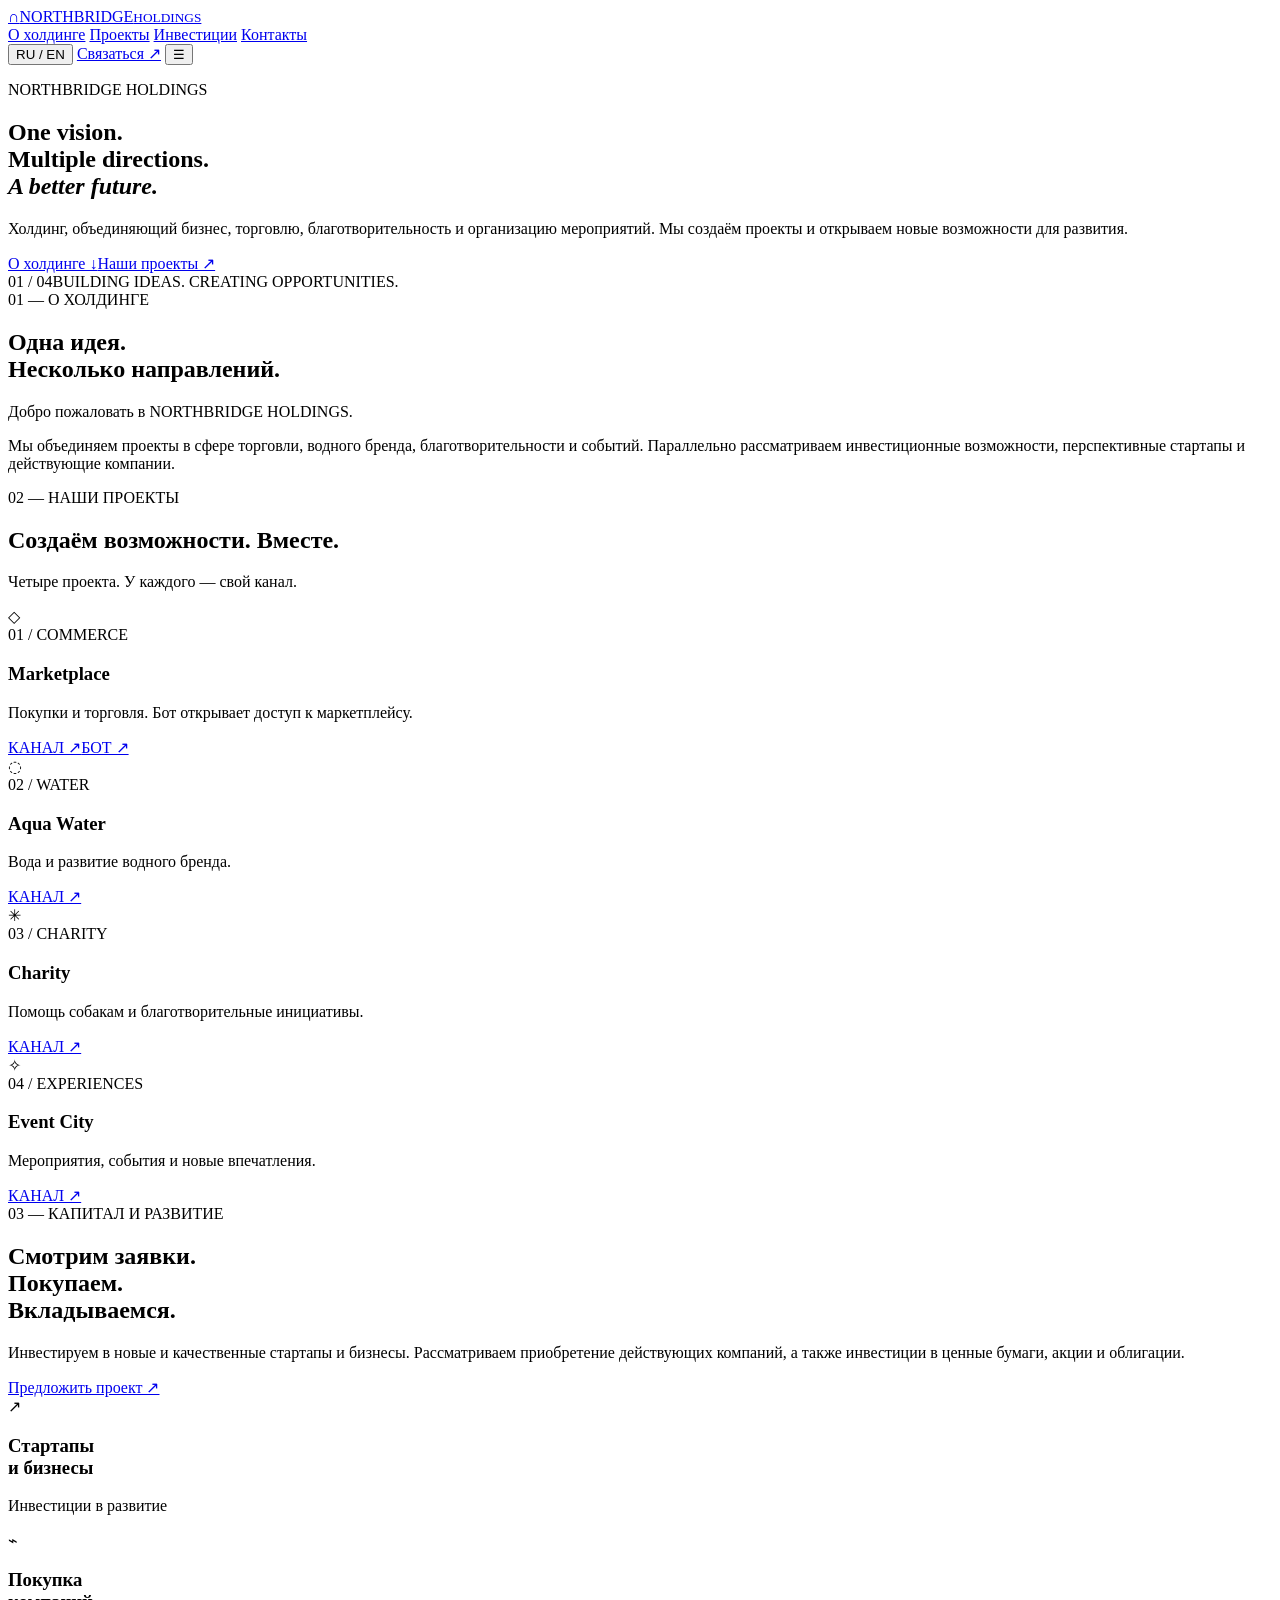
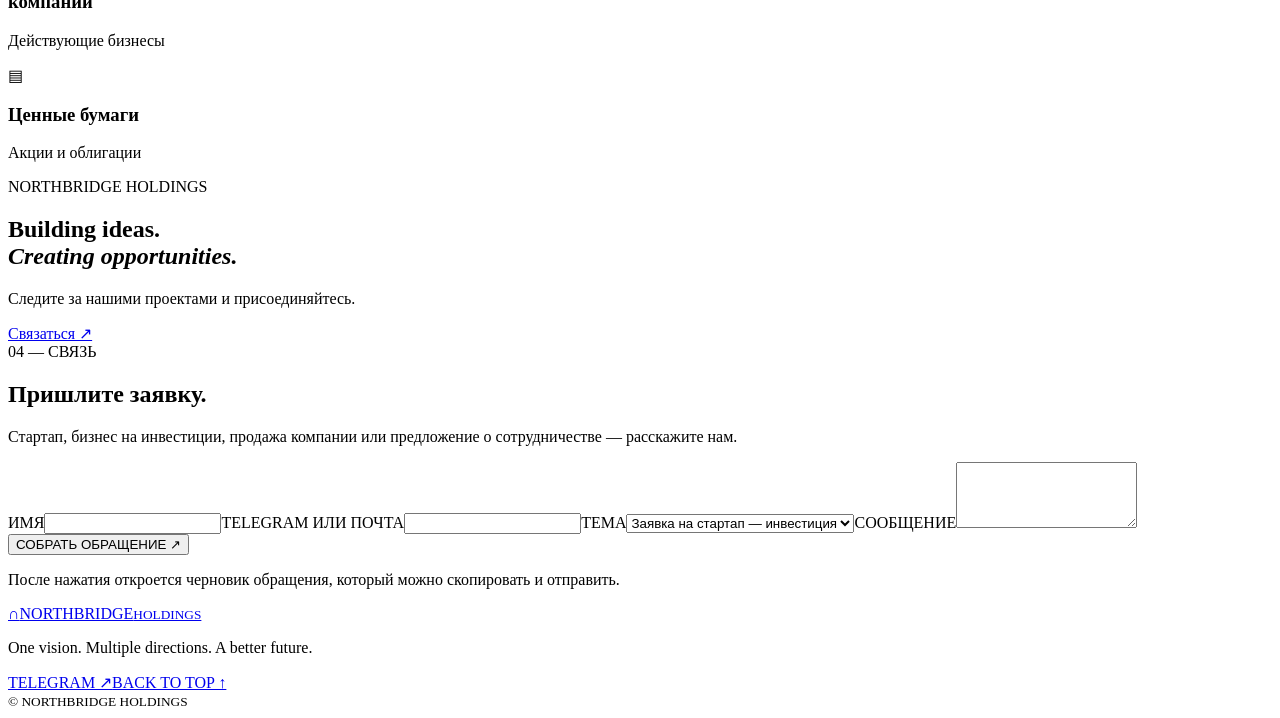
==== index 2.html @ eb010d6e "Add files via upload" ====
<!doctype html>
<html lang="ru">
<head>
<meta charset="utf-8">
<meta name="viewport" content="width=device-width, initial-scale=1">
<meta name="theme-color" content="#0b0e13">
<meta name="description" content="NORTHBRIDGE HOLDINGS — проекты, инвестиции, приобретение бизнеса и развитие новых возможностей.">
<title>NORTHBRIDGE HOLDINGS — One vision. Multiple directions.</title>
<link rel="stylesheet" href="style.css">
</head>
<body>
<header class="header">
  <a class="brand" href="#top" aria-label="Northbridge Holdings">
    <span class="mark">∩</span><span class="brand-name">NORTHBRIDGE<small>HOLDINGS</small></span>
  </a>
  <nav class="nav">
    <a href="#about" data-ru="О холдинге" data-en="About">О холдинге</a>
    <a href="#projects" data-ru="Проекты" data-en="Projects">Проекты</a>
    <a href="#investments" data-ru="Инвестиции" data-en="Investments">Инвестиции</a>
    <a href="#contact" data-ru="Контакты" data-en="Contact">Контакты</a>
  </nav>
  <div class="head-actions">
    <button class="lang" id="langBtn" aria-label="Switch language">RU / EN</button>
    <a class="outline-btn" href="#contact" data-ru="Связаться ↗" data-en="Get in touch ↗">Связаться ↗</a>
    <button class="menu-toggle" id="menuToggle" aria-label="Open navigation">☰</button>
  </div>
</header>

<main id="top">
  <section class="hero">
    <div class="hero-art" aria-hidden="true"><div class="orb"></div><div class="tower"></div><div class="horizon"></div></div>
    <div class="hero-content">
      <p class="eyebrow">NORTHBRIDGE HOLDINGS <span></span></p>
      <h1>One vision.<br>Multiple directions.<br><em>A better future.</em></h1>
      <p class="hero-copy" data-ru="Холдинг, объединяющий бизнес, торговлю, благотворительность и организацию мероприятий. Мы создаём проекты и открываем новые возможности для развития." data-en="A holding company connecting business, commerce, charity, and events. We build projects and create new opportunities for growth.">Холдинг, объединяющий бизнес, торговлю, благотворительность и организацию мероприятий. Мы создаём проекты и открываем новые возможности для развития.</p>
      <div class="hero-actions"><a class="gold-btn" href="#about" data-ru="О холдинге ↓" data-en="Discover ↓">О холдинге ↓</a><a class="text-link" href="#projects" data-ru="Наши проекты ↗" data-en="Our projects ↗">Наши проекты ↗</a></div>
    </div>
    <div class="hero-note"><span>01 / 04</span><span>BUILDING IDEAS. CREATING OPPORTUNITIES.</span></div>
  </section>

  <section class="intro section" id="about">
    <div class="section-kicker"><span>01 —</span> <span data-ru="О ХОЛДИНГЕ" data-en="ABOUT THE HOLDING">О ХОЛДИНГЕ</span></div>
    <div class="intro-grid">
      <h2 data-ru="Одна идея.<br>Несколько направлений." data-en="One vision.<br>Multiple directions.">Одна идея.<br>Несколько направлений.</h2>
      <div><p class="lead" data-ru="Добро пожаловать в NORTHBRIDGE HOLDINGS." data-en="Welcome to NORTHBRIDGE HOLDINGS.">Добро пожаловать в NORTHBRIDGE HOLDINGS.</p><p data-ru="Мы объединяем проекты в сфере торговли, водного бренда, благотворительности и событий. Параллельно рассматриваем инвестиционные возможности, перспективные стартапы и действующие компании." data-en="We bring together projects in commerce, a water brand, charity, and events. Alongside them, we explore investment opportunities, promising startups, and established businesses.">Мы объединяем проекты в сфере торговли, водного бренда, благотворительности и событий. Параллельно рассматриваем инвестиционные возможности, перспективные стартапы и действующие компании.</p></div>
    </div>
  </section>

  <section class="projects section" id="projects">
    <div class="section-kicker"><span>02 —</span> <span data-ru="НАШИ ПРОЕКТЫ" data-en="OUR PROJECTS">НАШИ ПРОЕКТЫ</span></div>
    <div class="section-heading"><h2 data-ru="Создаём возможности. Вместе." data-en="Creating opportunities. Together.">Создаём возможности. Вместе.</h2><p data-ru="Четыре проекта. У каждого — свой канал." data-en="Four projects. Each with its own channel.">Четыре проекта. У каждого — свой канал.</p></div>
    <div class="project-grid">
      <article class="project-card marketplace"><div class="card-symbol">◇</div><div class="card-bottom"><span class="number">01 / COMMERCE</span><h3>Marketplace</h3><p data-ru="Покупки и торговля. Бот открывает доступ к маркетплейсу." data-en="Shopping and commerce. A bot offers convenient marketplace access.">Покупки и торговля. Бот открывает доступ к маркетплейсу.</p><div class="links"><a href="https://t.me/Sh0pping888" target="_blank" rel="noopener">КАНАЛ ↗</a><a href="https://t.me/Shopping888_bot" target="_blank" rel="noopener">БОТ ↗</a></div></div></article>
      <article class="project-card water"><div class="card-symbol">◌</div><div class="card-bottom"><span class="number">02 / WATER</span><h3>Aqua Water</h3><p data-ru="Вода и развитие водного бренда." data-en="Water and development of a water brand.">Вода и развитие водного бренда.</p><div class="links"><a href="https://t.me/Aqua_water0" target="_blank" rel="noopener">КАНАЛ ↗</a></div></div></article>
      <article class="project-card charity"><div class="card-symbol">✳</div><div class="card-bottom"><span class="number">03 / CHARITY</span><h3>Charity</h3><p data-ru="Помощь собакам и благотворительные инициативы." data-en="Helping dogs and supporting charitable initiatives.">Помощь собакам и благотворительные инициативы.</p><div class="links"><a href="https://t.me/Charity5550" target="_blank" rel="noopener">КАНАЛ ↗</a></div></div></article>
      <article class="project-card events"><div class="card-symbol">✧</div><div class="card-bottom"><span class="number">04 / EXPERIENCES</span><h3>Event City</h3><p data-ru="Мероприятия, события и новые впечатления." data-en="Events, gatherings, and new experiences.">Мероприятия, события и новые впечатления.</p><div class="links"><a href="https://t.me/Event_Ci_ty" target="_blank" rel="noopener">КАНАЛ ↗</a></div></div></article>
    </div>
  </section>

  <section class="investment section" id="investments">
    <div class="section-kicker"><span>03 —</span> <span data-ru="КАПИТАЛ И РАЗВИТИЕ" data-en="CAPITAL & GROWTH">КАПИТАЛ И РАЗВИТИЕ</span></div>
    <div class="investment-layout">
      <div class="investment-copy"><h2 data-ru="Смотрим заявки.<br>Покупаем.<br>Вкладываемся." data-en="We review opportunities.<br>Acquire.<br>Invest.">Смотрим заявки.<br>Покупаем.<br>Вкладываемся.</h2><p data-ru="Инвестируем в новые и качественные стартапы и бизнесы. Рассматриваем приобретение действующих компаний, а также инвестиции в ценные бумаги, акции и облигации." data-en="We invest in promising startups and quality businesses, consider acquiring established companies, and explore securities, stocks, and bonds.">Инвестируем в новые и качественные стартапы и бизнесы. Рассматриваем приобретение действующих компаний, а также инвестиции в ценные бумаги, акции и облигации.</p><a class="gold-btn" href="#contact" data-ru="Предложить проект ↗" data-en="Submit an opportunity ↗">Предложить проект ↗</a></div>
      <div class="focus-grid">
        <div class="focus"><span>↗</span><h3 data-ru="Стартапы<br>и бизнесы" data-en="Startups<br>& businesses">Стартапы<br>и бизнесы</h3><p data-ru="Инвестиции в развитие" data-en="Growth investments">Инвестиции в развитие</p></div>
        <div class="focus"><span>⌁</span><h3 data-ru="Покупка<br>компаний" data-en="Business<br>acquisitions">Покупка<br>компаний</h3><p data-ru="Действующие бизнесы" data-en="Established companies">Действующие бизнесы</p></div>
        <div class="focus"><span>▤</span><h3 data-ru="Ценные бумаги" data-en="Securities">Ценные бумаги</h3><p data-ru="Акции и облигации" data-en="Stocks & bonds">Акции и облигации</p></div>
      </div>
    </div>
  </section>

  <section class="banner section">
    <div class="banner-globe" aria-hidden="true"></div><div class="banner-content"><p class="eyebrow">NORTHBRIDGE HOLDINGS</p><h2>Building ideas.<br><em>Creating opportunities.</em></h2><p data-ru="Следите за нашими проектами и присоединяйтесь." data-en="Follow our projects and join us.">Следите за нашими проектами и присоединяйтесь.</p><a class="outline-btn" href="#contact" data-ru="Связаться ↗" data-en="Get in touch ↗">Связаться ↗</a></div>
  </section>

  <section class="contact section" id="contact">
    <div class="section-kicker"><span>04 —</span> <span data-ru="СВЯЗЬ" data-en="CONTACT">СВЯЗЬ</span></div>
    <div class="contact-grid"><div><h2 data-ru="Пришлите заявку." data-en="Send us an inquiry.">Пришлите заявку.</h2><p data-ru="Стартап, бизнес на инвестиции, продажа компании или предложение о сотрудничестве — расскажите нам." data-en="A startup, investment opportunity, company for sale, or partnership proposal — tell us about it.">Стартап, бизнес на инвестиции, продажа компании или предложение о сотрудничестве — расскажите нам.</p></div>
      <form id="inquiryForm"><label><span data-ru="ИМЯ" data-en="NAME">ИМЯ</span><input name="name" required placeholder=" "></label><label><span data-ru="TELEGRAM ИЛИ ПОЧТА" data-en="TELEGRAM OR EMAIL">TELEGRAM ИЛИ ПОЧТА</span><input name="contact" required placeholder=" "></label><label><span data-ru="ТЕМА" data-en="SUBJECT">ТЕМА</span><select name="topic"><option>Заявка на стартап — инвестиция</option><option>Покупка бизнеса</option><option>Продажа компании</option><option>Ценные бумаги</option><option>Партнёрство</option><option>Другое</option></select></label><label><span data-ru="СООБЩЕНИЕ" data-en="MESSAGE">СООБЩЕНИЕ</span><textarea name="message" rows="4" required></textarea></label><button class="gold-btn submit" type="submit" data-ru="СОБРАТЬ ОБРАЩЕНИЕ ↗" data-en="PREPARE INQUIRY ↗">СОБРАТЬ ОБРАЩЕНИЕ ↗</button><p class="form-note" id="formNote">После нажатия откроется черновик обращения, который можно скопировать и отправить.</p></form>
    </div>
  </section>
</main>
<footer class="footer"><a class="brand" href="#top"><span class="mark">∩</span><span class="brand-name">NORTHBRIDGE<small>HOLDINGS</small></span></a><p>One vision. Multiple directions. A better future.</p><div class="footer-links"><a href="https://t.me/Sh0pping888" target="_blank" rel="noopener">TELEGRAM ↗</a><a href="#top">BACK TO TOP ↑</a></div><small>© NORTHBRIDGE HOLDINGS</small></footer>
<script src="script.js"></script>
</body>
</html>
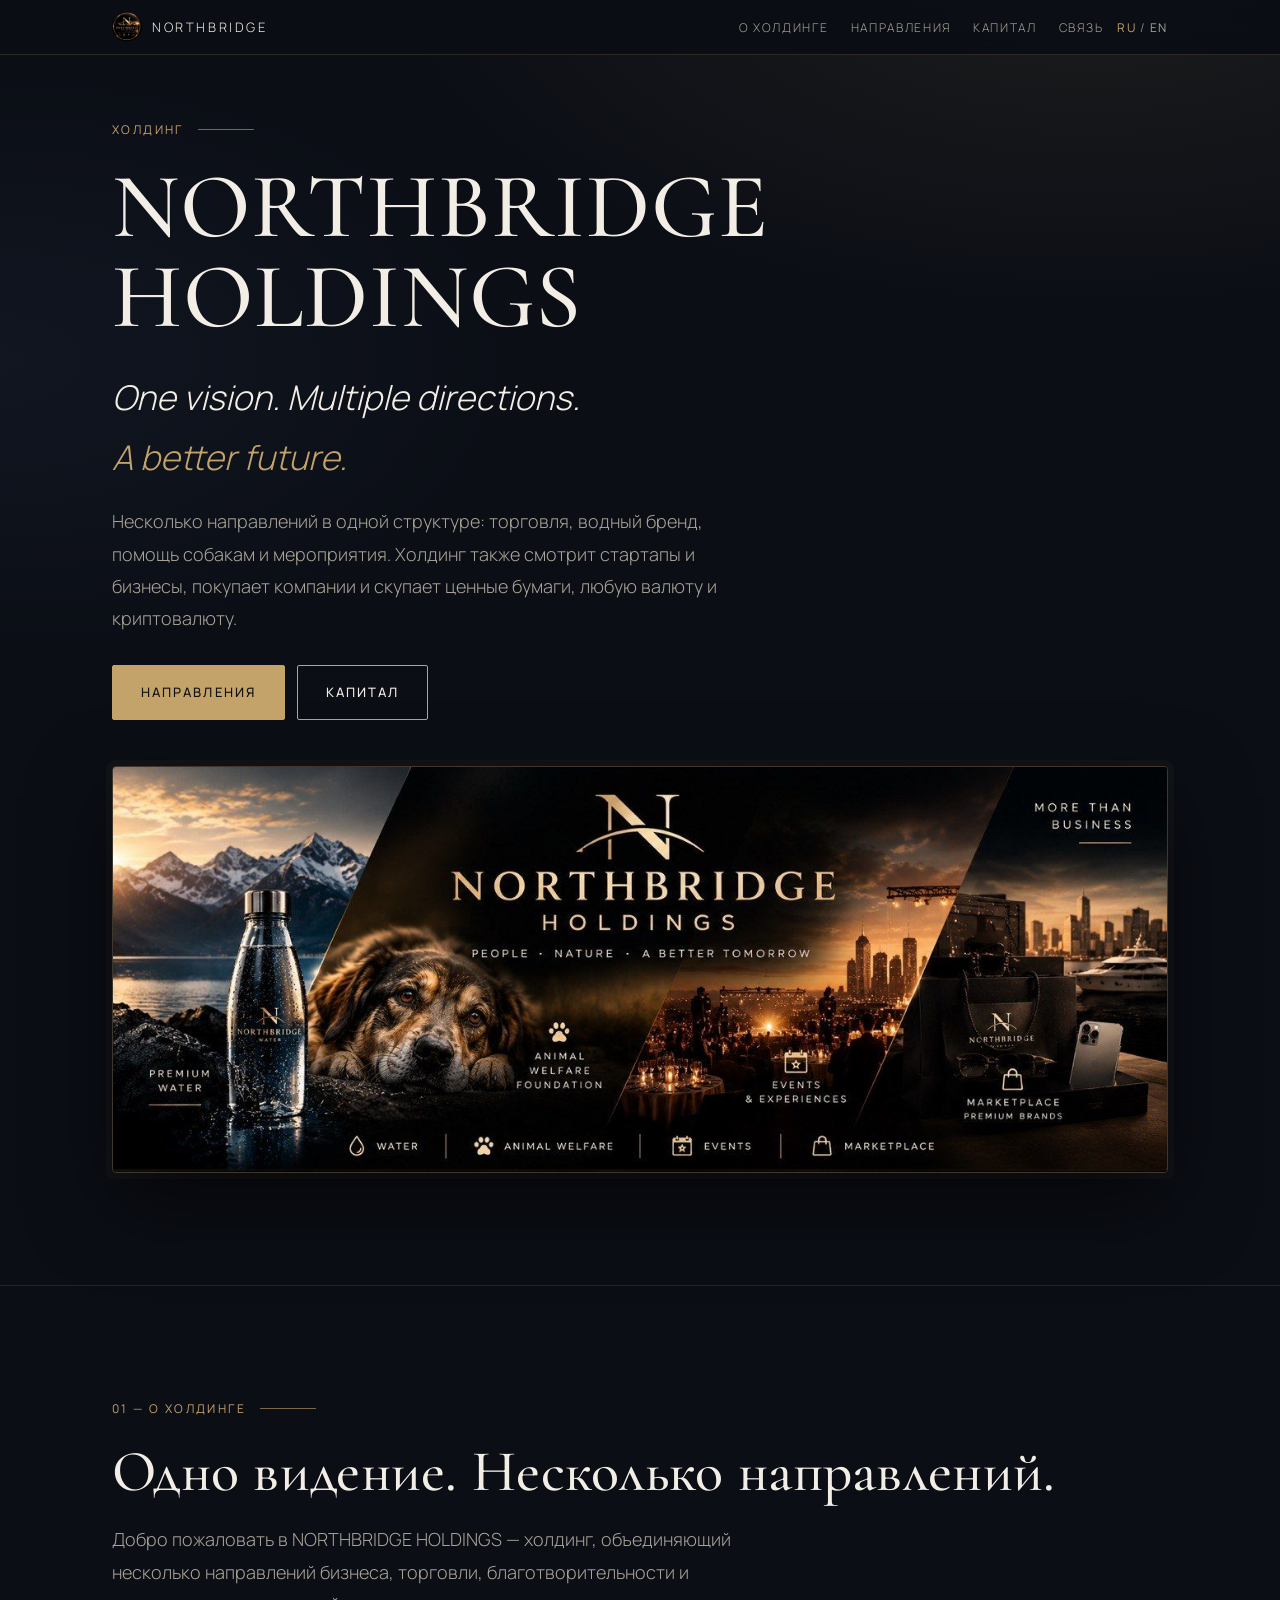
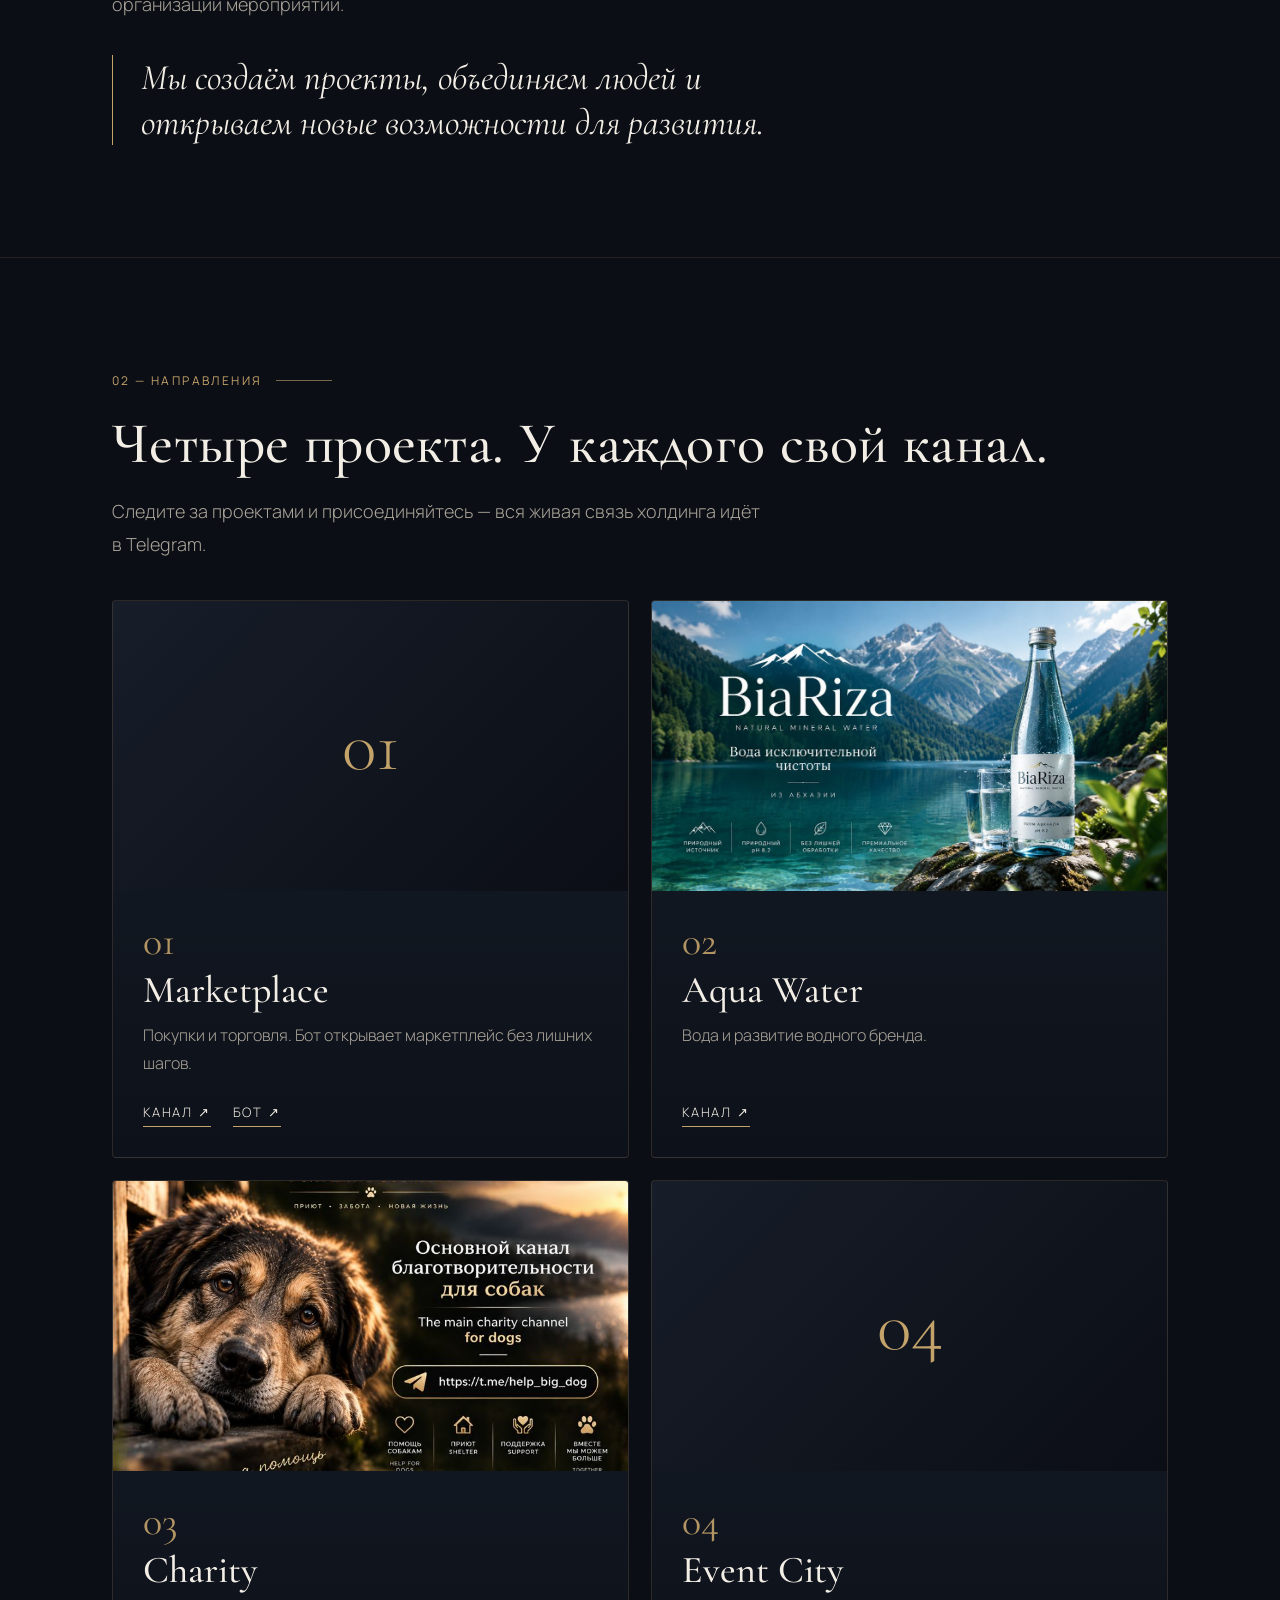
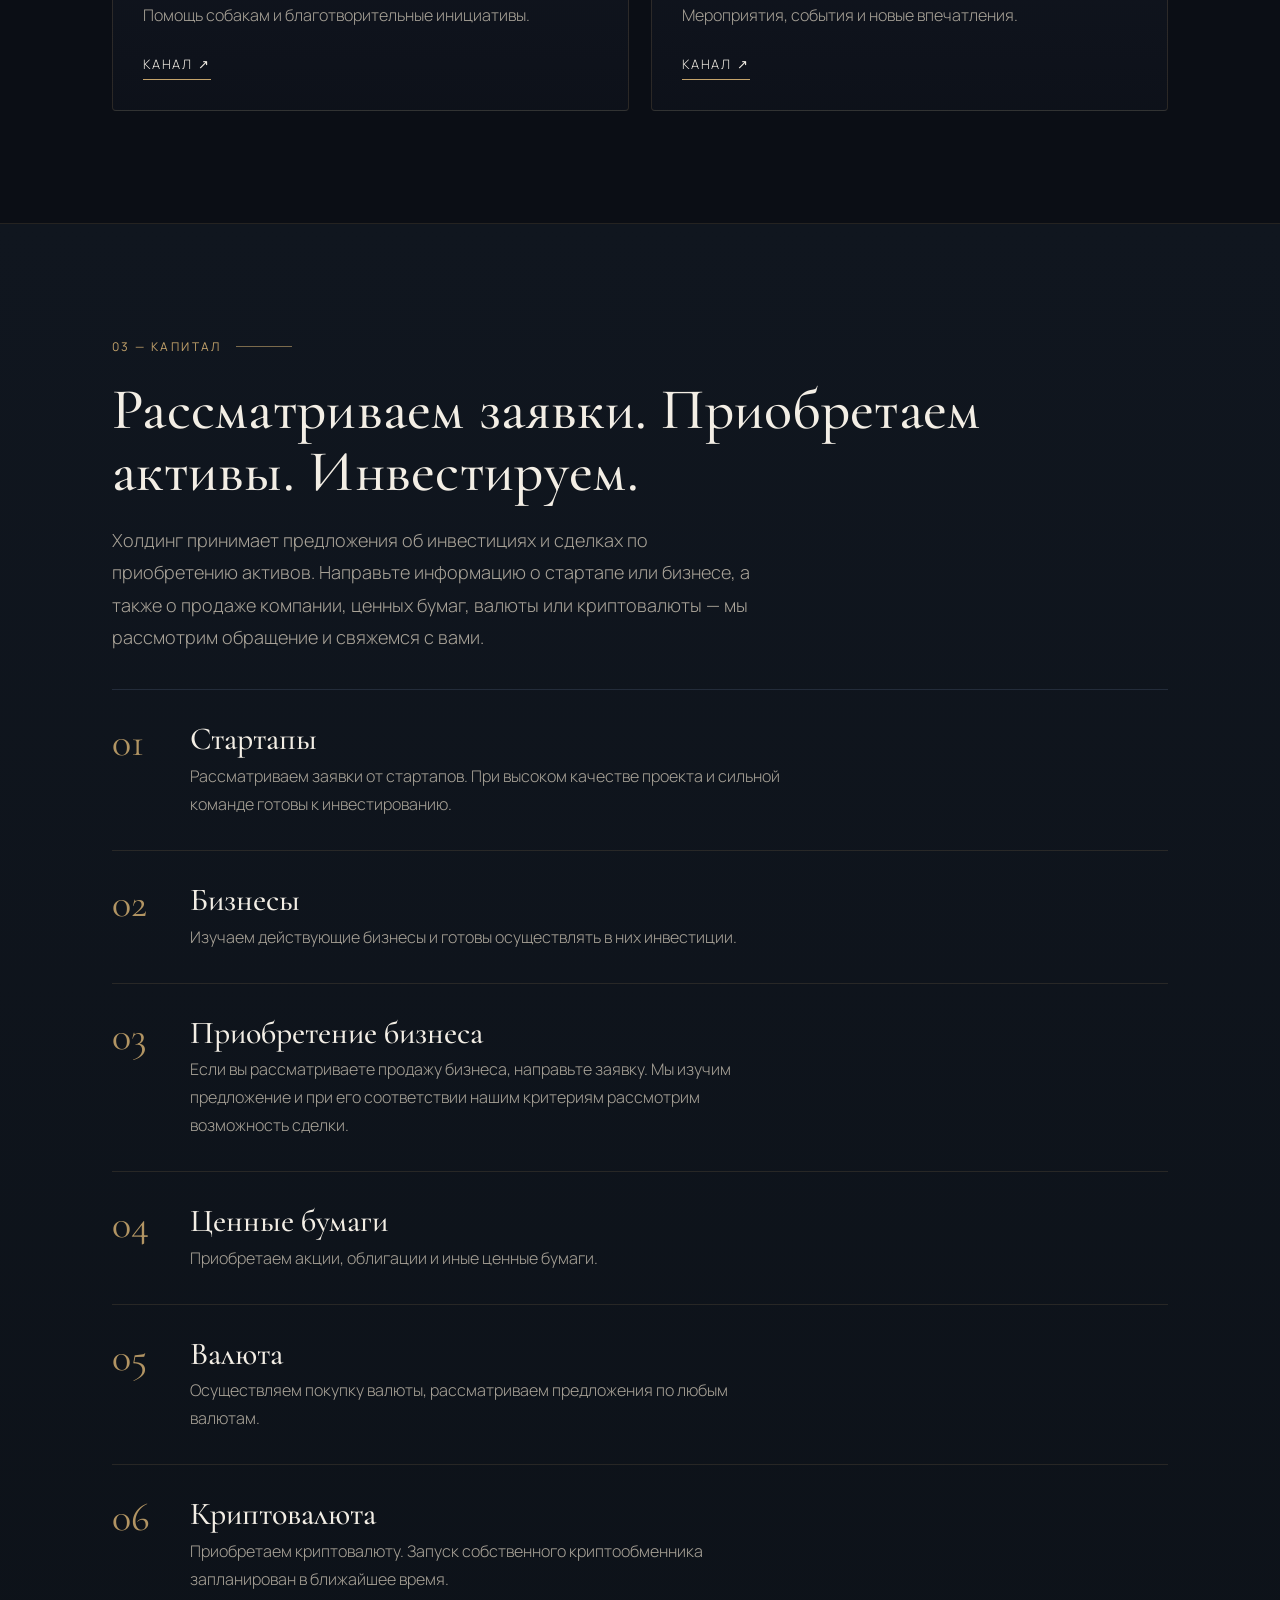
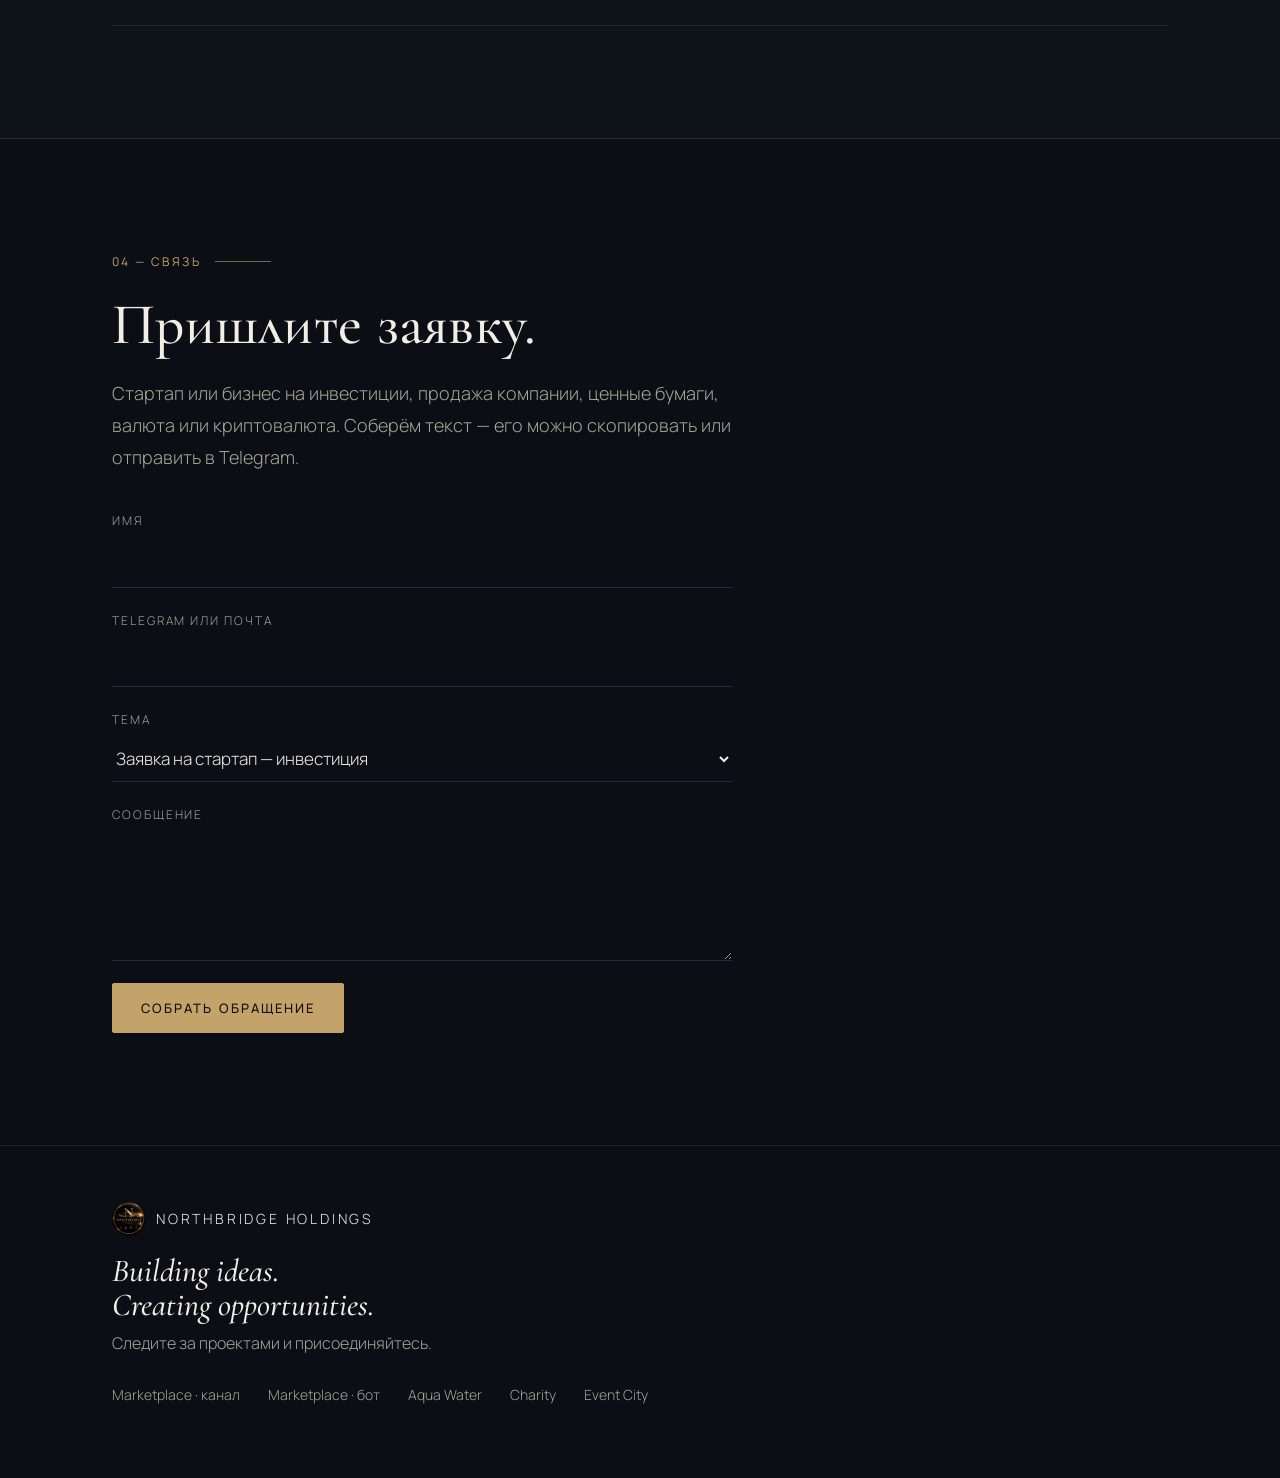
==== commit 81ff2809: "Add files via upload" ====
--- a/index 2.html
+++ b/index 2.html
@@ -1,86 +1,179 @@
-<!doctype html>
-<html lang="ru">
-<head>
-<meta charset="utf-8">
-<meta name="viewport" content="width=device-width, initial-scale=1">
-<meta name="theme-color" content="#0b0e13">
-<meta name="description" content="NORTHBRIDGE HOLDINGS — проекты, инвестиции, приобретение бизнеса и развитие новых возможностей.">
-<title>NORTHBRIDGE HOLDINGS — One vision. Multiple directions.</title>
-<link rel="stylesheet" href="style.css">
-</head>
-<body>
-<header class="header">
-  <a class="brand" href="#top" aria-label="Northbridge Holdings">
-    <span class="mark">∩</span><span class="brand-name">NORTHBRIDGE<small>HOLDINGS</small></span>
-  </a>
-  <nav class="nav">
-    <a href="#about" data-ru="О холдинге" data-en="About">О холдинге</a>
-    <a href="#projects" data-ru="Проекты" data-en="Projects">Проекты</a>
-    <a href="#investments" data-ru="Инвестиции" data-en="Investments">Инвестиции</a>
-    <a href="#contact" data-ru="Контакты" data-en="Contact">Контакты</a>
-  </nav>
-  <div class="head-actions">
-    <button class="lang" id="langBtn" aria-label="Switch language">RU / EN</button>
-    <a class="outline-btn" href="#contact" data-ru="Связаться ↗" data-en="Get in touch ↗">Связаться ↗</a>
-    <button class="menu-toggle" id="menuToggle" aria-label="Open navigation">☰</button>
-  </div>
-</header>
+<!DOCTYPE html>
+<html lang="ru"><head><meta charset="utf-8">
+<meta name="viewport" content="width=device-width, initial-scale=1, viewport-fit=cover">
+<title>NORTHBRIDGE HOLDINGS</title><link rel="stylesheet" href="https://fonts.googleapis.com/css2?family=Cormorant+Garamond:ital,wght@0,400;0,500;0,600;1,400;1,500&family=Manrope:wght@300;400;500&display=swap">
+<style>
+:root{--bg:#0b0e15;--bg2:#121820;--gold:#c4a36b;--tx:#f3eee5;--mu:#a9a398;--ln:#232c3a;color-scheme:dark;box-sizing:border-box;padding-top:env(safe-area-inset-top,0px);padding-bottom:env(safe-area-inset-bottom,0px)}
+html{scroll-behavior:smooth;scroll-padding-top:72px}
+*{box-sizing:border-box}
+body{margin:0;background:var(--bg);color:var(--tx);font:16px/1.65 "Outfit",system-ui,-apple-system,"Segoe UI",sans-serif}
+h1,h2,h3,.serif{font-family:"Cormorant Garamond",Georgia,"Times New Roman",serif;font-weight:500;line-height:1.05;margin:0}
+a{color:inherit;text-decoration:none}
+header{position:sticky;top:0;z-index:20;background:rgba(11,14,21,.92);backdrop-filter:blur(10px);border-bottom:1px solid var(--ln)}
+.bar{max-width:1100px;margin:auto;display:flex;align-items:center;gap:14px;padding:12px 22px}
+.brand{display:flex;align-items:center;gap:10px;letter-spacing:.2em;font-size:13px;flex:1}
+.brand img{width:30px;height:30px;border-radius:50%}
+nav{display:flex;gap:22px;font-size:12px;letter-spacing:.14em;text-transform:uppercase;color:var(--mu)}
+nav a:hover{color:var(--gold)}
+.lang{font-size:12px;letter-spacing:.14em;color:var(--mu)}
+.lang b{cursor:pointer;font-weight:400}.lang b.on{color:var(--gold)}
+@media(max-width:720px){nav{display:none}}
+.wrap{max-width:1100px;margin:auto;padding:0 22px}
+section{padding:84px 0;border-bottom:1px solid var(--ln)}
+.eyebrow{color:var(--gold);letter-spacing:.2em;font-size:12px;text-transform:uppercase;margin-bottom:22px}
+h1{font-size:clamp(46px,9vw,92px);text-transform:uppercase}
+h2{font-size:clamp(34px,6vw,58px);margin-bottom:20px}
+.tag{font-style:italic;font-size:clamp(22px,4vw,34px);margin:26px 0 8px}
+.tag span{color:var(--gold);display:block}
+.lead{color:var(--mu);max-width:620px;font-size:17px}
+.btns{display:flex;gap:12px;flex-wrap:wrap;margin-top:30px}
+.btn{padding:15px 28px;font-size:13px;letter-spacing:.16em;text-transform:uppercase;border:1px solid var(--gold);cursor:pointer;background:none;color:var(--tx);font-family:inherit}
+.btn.g{background:var(--gold);color:#12100b}
+.hero-img{margin-top:46px;width:100%;border:1px solid var(--ln);display:block}
+blockquote{margin:34px 0 0;padding-left:22px;border-left:2px solid var(--gold);font-family:"Cormorant Garamond",Georgia,serif;font-style:italic;font-size:clamp(24px,4vw,36px);line-height:1.25;max-width:700px}
+.grid{display:grid;grid-template-columns:repeat(2,1fr);gap:22px;margin-top:40px}
+@media(max-width:720px){.grid{grid-template-columns:1fr}}
+.card{border:1px solid var(--ln);background:var(--bg2);display:flex;flex-direction:column;overflow:hidden}
+.card img{width:100%;aspect-ratio:16/9;object-fit:cover;display:block}
+.card .ph{aspect-ratio:16/9;display:flex;align-items:center;justify-content:center;font-family:"Cormorant Garamond",Georgia,serif;font-size:72px;color:var(--gold);background:linear-gradient(135deg,#171d29,#0b0e15)}
+.card .in{padding:26px;display:flex;flex-direction:column;gap:10px;flex:1}
+.num{font-family:"Cormorant Garamond",Georgia,serif;font-size:40px;color:var(--gold);line-height:1}
+.card h3{font-size:34px}
+.card p{margin:0;color:var(--mu)}
+.links{display:flex;gap:22px;margin-top:auto;padding-top:14px;font-size:13px;letter-spacing:.14em;text-transform:uppercase}
+.links a{border-bottom:1px solid var(--gold);padding-bottom:3px}
+.cap{background:var(--bg2)}
+.list{margin-top:36px;border-top:1px solid var(--ln)}
+.row{display:flex;gap:22px;padding:24px 0;border-bottom:1px solid var(--ln)}
+.row .num{min-width:56px}
+.row h3{font-size:30px;margin-bottom:6px}
+.row p{margin:0;color:var(--mu)}
+form{margin-top:36px;max-width:620px;display:grid;gap:22px}
+label{font-size:12px;letter-spacing:.16em;text-transform:uppercase;color:var(--mu);display:grid;gap:6px}
+input,select,textarea{background:none;border:0;border-bottom:1px solid var(--ln);color:var(--tx);font:inherit;font-size:17px;padding:10px 0;outline:none;border-radius:0}
+select option{background:#121820}
+textarea{min-height:130px;resize:vertical}
+input:focus,select:focus,textarea:focus{border-color:var(--gold)}
+#out{display:none;border:1px solid var(--ln);padding:18px;white-space:pre-wrap;color:var(--mu);font-size:15px}
+footer{padding:56px 0 70px}
+footer .serif{font-style:italic;font-size:32px;margin:18px 0 8px}
+.fl{display:flex;flex-wrap:wrap;gap:12px 28px;margin-top:26px;color:var(--mu);font-size:14px}
+.fl a:hover{color:var(--gold)}
+body{font-family:"Manrope",system-ui,-apple-system,"Segoe UI",sans-serif;font-weight:300;font-size:16px;line-height:1.75;background:radial-gradient(1200px 600px at 85% -5%,rgba(196,163,107,.10),transparent 60%),radial-gradient(900px 500px at 0% 40%,rgba(60,80,120,.12),transparent 60%),var(--bg);background-attachment:fixed;-webkit-font-smoothing:antialiased}
+h1,h2,h3,.serif,blockquote,.num{font-family:"Cormorant Garamond",Georgia,"Times New Roman",serif}
+h1{font-weight:500;letter-spacing:.01em;line-height:.98}
+h2{font-weight:500;letter-spacing:.005em;line-height:1.08}
+section{padding:112px 0;border-bottom:1px solid rgba(196,163,107,.14)}
+.eyebrow{display:flex;align-items:center;gap:14px;font-weight:400}
+.eyebrow:after{content:"";height:1px;width:56px;background:var(--gold);opacity:.6}
+.lead{font-size:18px;line-height:1.8;max-width:660px}
+.btn{border-radius:2px;transition:.3s;font-weight:500}
+.btn.g:hover{background:#d6b87f;transform:translateY(-2px)}
+.btn:not(.g):hover{background:rgba(196,163,107,.1)}
+.hero-img{border-radius:4px;border:1px solid rgba(196,163,107,.28);box-shadow:0 30px 80px rgba(0,0,0,.55),0 0 0 6px rgba(196,163,107,.04)}
+.card{border-radius:4px;border:1px solid rgba(196,163,107,.16);background:linear-gradient(180deg,rgba(24,31,43,.9),rgba(14,18,26,.95));transition:.4s}
+.card:hover{transform:translateY(-6px);border-color:rgba(196,163,107,.5);box-shadow:0 24px 60px rgba(0,0,0,.5)}
+.card img{transition:transform .8s}.card:hover img{transform:scale(1.04)}
+.card .in{padding:30px}
+.card h3{font-size:38px;font-weight:500}
+.num{font-weight:400;opacity:.9}
+.cap{background:linear-gradient(180deg,#10161f,#0d1219)}
+.row{padding:32px 0;border-bottom:1px solid rgba(196,163,107,.14);transition:.3s}
+.row:hover{padding-left:12px}
+.row h3{font-size:32px;font-weight:500}
+.row p{max-width:600px}
+header{border-bottom:1px solid rgba(196,163,107,.18)}
+blockquote{font-weight:400;border-left:1px solid var(--gold);padding-left:28px}
+.rv{opacity:0;transform:translateY(22px);transition:opacity .9s,transform .9s}.rv.in2{opacity:1;transform:none}
+@media(prefers-reduced-motion:reduce){.rv{opacity:1;transform:none;transition:none}}
+@media(max-width:720px){section{padding:76px 0}}
+</style></head><body>
+<header><div class="bar">
+<a class="brand" href="#top"><img src="[data-uri]" alt="">NORTHBRIDGE</a>
+<nav><a href="#about" data-t="n1">О холдинге</a><a href="#projects" data-t="n2">Направления</a><a href="#capital" data-t="n3">Капитал</a><a href="#contact" data-t="n4">Связь</a></nav>
+<div class="lang"><b class="on" data-l="ru">RU</b> / <b data-l="en">EN</b></div>
+</div></header>
 
-<main id="top">
-  <section class="hero">
-    <div class="hero-art" aria-hidden="true"><div class="orb"></div><div class="tower"></div><div class="horizon"></div></div>
-    <div class="hero-content">
-      <p class="eyebrow">NORTHBRIDGE HOLDINGS <span></span></p>
-      <h1>One vision.<br>Multiple directions.<br><em>A better future.</em></h1>
-      <p class="hero-copy" data-ru="Холдинг, объединяющий бизнес, торговлю, благотворительность и организацию мероприятий. Мы создаём проекты и открываем новые возможности для развития." data-en="A holding company connecting business, commerce, charity, and events. We build projects and create new opportunities for growth.">Холдинг, объединяющий бизнес, торговлю, благотворительность и организацию мероприятий. Мы создаём проекты и открываем новые возможности для развития.</p>
-      <div class="hero-actions"><a class="gold-btn" href="#about" data-ru="О холдинге ↓" data-en="Discover ↓">О холдинге ↓</a><a class="text-link" href="#projects" data-ru="Наши проекты ↗" data-en="Our projects ↗">Наши проекты ↗</a></div>
-    </div>
-    <div class="hero-note"><span>01 / 04</span><span>BUILDING IDEAS. CREATING OPPORTUNITIES.</span></div>
-  </section>
+<section id="top" style="padding-top:64px"><div class="wrap">
+<div class="eyebrow" data-t="eb">Холдинг</div>
+<h1>Northbridge<br>Holdings</h1>
+<div class="tag">One vision. Multiple directions.<span>A better future.</span></div>
+<p class="lead" data-t="lead">Несколько направлений в одной структуре: торговля, водный бренд, помощь собакам и мероприятия. Холдинг также смотрит стартапы и бизнесы, покупает компании и скупает ценные бумаги, любую валюту и криптовалюту.</p>
+<div class="btns"><a class="btn g" href="#projects" data-t="b1">Направления</a><a class="btn" href="#capital" data-t="b2">Капитал</a></div>
+<img class="hero-img" src="[data-uri]" alt="Northbridge Holdings: Water, Animal Welfare, Events, Marketplace">
+</div></section>
 
-  <section class="intro section" id="about">
-    <div class="section-kicker"><span>01 —</span> <span data-ru="О ХОЛДИНГЕ" data-en="ABOUT THE HOLDING">О ХОЛДИНГЕ</span></div>
-    <div class="intro-grid">
-      <h2 data-ru="Одна идея.<br>Несколько направлений." data-en="One vision.<br>Multiple directions.">Одна идея.<br>Несколько направлений.</h2>
-      <div><p class="lead" data-ru="Добро пожаловать в NORTHBRIDGE HOLDINGS." data-en="Welcome to NORTHBRIDGE HOLDINGS.">Добро пожаловать в NORTHBRIDGE HOLDINGS.</p><p data-ru="Мы объединяем проекты в сфере торговли, водного бренда, благотворительности и событий. Параллельно рассматриваем инвестиционные возможности, перспективные стартапы и действующие компании." data-en="We bring together projects in commerce, a water brand, charity, and events. Alongside them, we explore investment opportunities, promising startups, and established businesses.">Мы объединяем проекты в сфере торговли, водного бренда, благотворительности и событий. Параллельно рассматриваем инвестиционные возможности, перспективные стартапы и действующие компании.</p></div>
-    </div>
-  </section>
+<section id="about"><div class="wrap">
+<div class="eyebrow" data-t="a0">01 — О холдинге</div>
+<h2 data-t="a1">Одно видение. Несколько направлений.</h2>
+<p class="lead" data-t="a2">Добро пожаловать в NORTHBRIDGE HOLDINGS — холдинг, объединяющий несколько направлений бизнеса, торговли, благотворительности и организации мероприятий.</p>
+<blockquote data-t="a3">Мы создаём проекты, объединяем людей и открываем новые возможности для развития.</blockquote>
+</div></section>
 
-  <section class="projects section" id="projects">
-    <div class="section-kicker"><span>02 —</span> <span data-ru="НАШИ ПРОЕКТЫ" data-en="OUR PROJECTS">НАШИ ПРОЕКТЫ</span></div>
-    <div class="section-heading"><h2 data-ru="Создаём возможности. Вместе." data-en="Creating opportunities. Together.">Создаём возможности. Вместе.</h2><p data-ru="Четыре проекта. У каждого — свой канал." data-en="Four projects. Each with its own channel.">Четыре проекта. У каждого — свой канал.</p></div>
-    <div class="project-grid">
-      <article class="project-card marketplace"><div class="card-symbol">◇</div><div class="card-bottom"><span class="number">01 / COMMERCE</span><h3>Marketplace</h3><p data-ru="Покупки и торговля. Бот открывает доступ к маркетплейсу." data-en="Shopping and commerce. A bot offers convenient marketplace access.">Покупки и торговля. Бот открывает доступ к маркетплейсу.</p><div class="links"><a href="https://t.me/Sh0pping888" target="_blank" rel="noopener">КАНАЛ ↗</a><a href="https://t.me/Shopping888_bot" target="_blank" rel="noopener">БОТ ↗</a></div></div></article>
-      <article class="project-card water"><div class="card-symbol">◌</div><div class="card-bottom"><span class="number">02 / WATER</span><h3>Aqua Water</h3><p data-ru="Вода и развитие водного бренда." data-en="Water and development of a water brand.">Вода и развитие водного бренда.</p><div class="links"><a href="https://t.me/Aqua_water0" target="_blank" rel="noopener">КАНАЛ ↗</a></div></div></article>
-      <article class="project-card charity"><div class="card-symbol">✳</div><div class="card-bottom"><span class="number">03 / CHARITY</span><h3>Charity</h3><p data-ru="Помощь собакам и благотворительные инициативы." data-en="Helping dogs and supporting charitable initiatives.">Помощь собакам и благотворительные инициативы.</p><div class="links"><a href="https://t.me/Charity5550" target="_blank" rel="noopener">КАНАЛ ↗</a></div></div></article>
-      <article class="project-card events"><div class="card-symbol">✧</div><div class="card-bottom"><span class="number">04 / EXPERIENCES</span><h3>Event City</h3><p data-ru="Мероприятия, события и новые впечатления." data-en="Events, gatherings, and new experiences.">Мероприятия, события и новые впечатления.</p><div class="links"><a href="https://t.me/Event_Ci_ty" target="_blank" rel="noopener">КАНАЛ ↗</a></div></div></article>
-    </div>
-  </section>
+<section id="projects"><div class="wrap">
+<div class="eyebrow" data-t="p0">02 — Направления</div>
+<h2 data-t="p1">Четыре проекта. У каждого свой канал.</h2>
+<p class="lead" data-t="p2">Следите за проектами и присоединяйтесь — вся живая связь холдинга идёт в Telegram.</p>
+<div class="grid">
+<div class="card"><div class="ph">01</div><div class="in"><div class="num">01</div><h3>Marketplace</h3><p data-t="m1">Покупки и торговля. Бот открывает маркетплейс без лишних шагов.</p><div class="links"><a href="https://t.me/Sh0pping888" target="_blank" rel="noopener" data-t="ch">Канал ↗</a><a href="https://t.me/Shopping888_bot" target="_blank" rel="noopener" data-t="bot">Бот ↗</a></div></div></div>
+<div class="card"><img src="[data-uri]